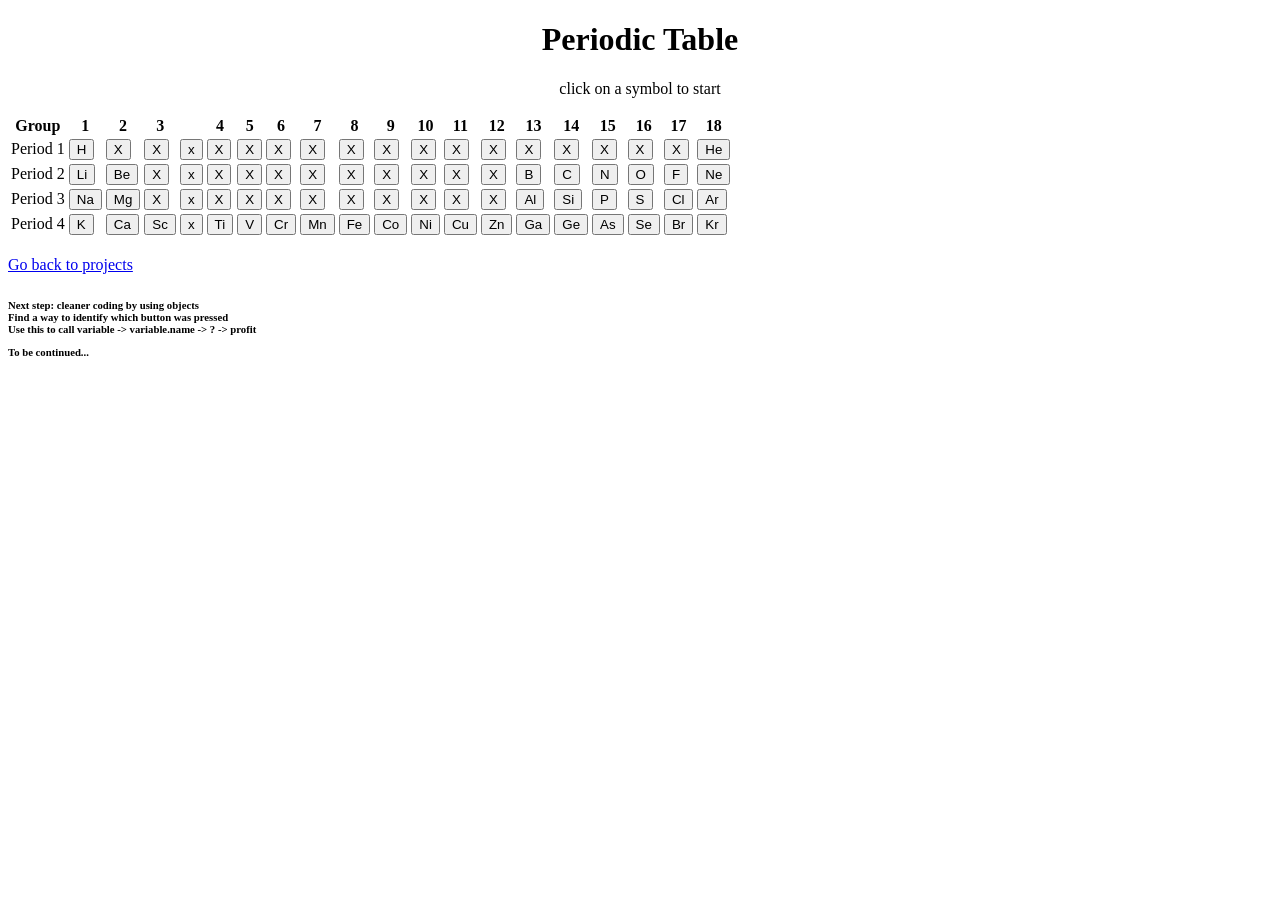
==== index.html @ 88547825 "Add files via upload" ====
<!doctype html>
<html>
 <head>
  <title>Periodic Table</title>
  <link rel="stylesheet" href="style.css">
 </head>
 <body>
   <center>
<h1>Periodic Table</h1>

<div id ="det" style="display:none">

<table id="featuredElement">
  <tr>
    <td id="num">num</td>
    <td id= "w">w</td>
  </tr>
  <tr>
    <td id="sym" colspan="2">sym</td>
  </tr>
  <tr>
    <td id="name" colspan="2">name</td>
  </tr>
  </table>
  </div>

<div id="type" style="display:none"></div>


<p id="details">click on a symbol to start</p>
</center>
<!-- header -->
<table>
  <tr>
    <th>Group</th>
    <th>1</th>
    <th>2</th>
    <th>3</th>
    <th></th>
    <th>4</th>
    <th>5</th>
    <th>6</th>
    <th>7</th>
    <th>8</th>
    <th>9</th>
    <th>10</th>
    <th>11</th>
    <th>12</th>
    <th>13</th>
    <th>14</th>
    <th>15</th>
    <th>16</th>
    <th>17</th>
    <th>18</th>
  </tr>
  <!-- Period 1-->
  <tr>
    <td>Period 1</td>
    <td>​<button id="nonmetal" onclick="showH()">H</button></td>
    <td><button id="empty1">X</button></td>
    <td><button id="empty1">X</button></td>
    <td><button id="empty2">x</button></td>
    <td><button id="empty1">X</button></td>
    <td><button id="empty1">X</button></td>
    <td><button id="empty1">X</button></td>
    <td><button id="empty1">X</button></td>
    <td><button id="empty1">X</button></td>
    <td><button id="empty1">X</button></td>
    <td><button id="empty1">X</button></td>
    <td><button id="empty1">X</button></td>
    <td><button id="empty1">X</button></td>
    <td><button id="empty1">X</button></td>
    <td><button id="empty1">X</button></td>
    <td><button id="empty1">X</button></td>
    <td><button id="empty1">X</button></td>
    <td><button id="empty1">X</button></td>
    <td>​<button id="noble" onclick="showHe()">He</button></td>
  </tr>
<!-- period 2-->
  <tr>
    <td>Period 2</td>
    <td><button id="alkali" onclick="showLi()">Li</button></td>
    <td>​<button id="alkaline" onclick="showBe()">Be</button></td>
    <td><button id="empty1">X</button></td>
    <td><button id="empty2">x</button></td>
    <td><button id="empty1">X</button></td>
    <td><button id="empty1">X</button></td>
    <td><button id="empty1">X</button></td>
    <td><button id="empty1">X</button></td>
    <td><button id="empty1">X</button></td>
    <td><button id="empty1">X</button></td>
    <td><button id="empty1">X</button></td>
    <td><button id="empty1">X</button></td>
    <td><button id="empty1">X</button></td>
    <td><button id="metalloid" onclick="showB()">B</button></td>
    <td>​<button id="nonmetal" onclick="showC()">C</button></td>
    <td>​<button id="nonmetal" onclick="showN()">N</button></td>
    <td>​<button id="nonmetal" onclick="showO()">O</button></td>
    <td>​<button id="nonmetal" onclick="showF()">F</button></td>
    <td><button id="noble" onclick="showNe()">Ne</button></td>
  </tr>
<!-- period 3 -->
  <tr>
    <td>Period 3</td>
    <td><button id="alkali" onclick="showNa()">Na</button></td>
    <td>​<button id="alkaline" onclick="showMg()">Mg</button></td>
    <td><button id="empty1">X</button></td>
    <td><button id="empty2">x</button></td>
    <td><button id="empty1">X</button></td>
    <td><button id="empty1">X</button></td>
    <td><button id="empty1">X</button></td>
    <td><button id="empty1">X</button></td>
    <td><button id="empty1">X</button></td>
    <td><button id="empty1">X</button></td>
    <td><button id="empty1">X</button></td>
    <td><button id="empty1">X</button></td>
    <td><button id="empty1">X</button></td>
    <td><button id="posttransition" onclick="showAl()">Al</button></td>
    <td>​<button id="metalloid" onclick="showSi()">Si</button></td>
    <td>​<button id="nonmetal" onclick="showP()">P</button></td>
    <td>​<button id="nonmetal" onclick="showS()">S</button></td>
    <td>​<button id="nonmetal" onclick="showCl()">Cl</button></td>
    <td><button id="noble" onclick="showAr()">Ar</button></td>
  </tr>
  <!-- period 4 -->
  <tr>
    <td>Period 4</td>
    <td><button id="alkali" onclick="showK()">K</button></td>
    <td>​<button id="alkaline" onclick="showCa()">Ca</button></td>
    <td><button id="transition" onclick="showSc()">Sc</button></td>
    <td><button id="empty2">x</button></td>
    <td><button id="transition" onclick="showTi()">Ti</button></td>
    <td><button id="transition" onclick="showV()">V</button></td>
    <td><button id="transition" onclick="showCr()">Cr</button></td>
    <td><button id="transition" onclick="showMn()">Mn</button></td>
    <td><button id="transition" onclick="showFe()">Fe</button></td>
    <td><button id="transition" onclick="showCo()">Co</button></td>
    <td><button id="transition" onclick="showNi()">Ni</button></td>
    <td><button id="transition" onclick="showCu()">Cu</button></td>
    <td><button id="posttransition" onclick="showZn()">Zn</button></td>
    <td><button id="posttransition" onclick="showGa()">Ga</button></td>
    <td>​<button id="metalloid" onclick="showGe()">Ge</button></td>
    <td>​<button id="metalloid" onclick="showAs()">As</button></td>
    <td>​<button id="nonmetal" onclick="showSe()">Se</button></td>
    <td>​<button id="nonmetal" onclick="showBr()">Br</button></td>
    <td><button id="noble" onclick="showKr()">Kr</button></td>


</table>
<br>
<a href="https://cyrnair.github.io/projects.html">Go back to projects</a>
<h6>
<p>Next step: cleaner coding by using objects <br>
Find a way to identify which button was pressed<br>
Use this to call variable -> variable.name -> ? -> profit
</p>
<p>To be continued...</p>
</h6>

  <script src="script.js"></script>
 </body>
</html>
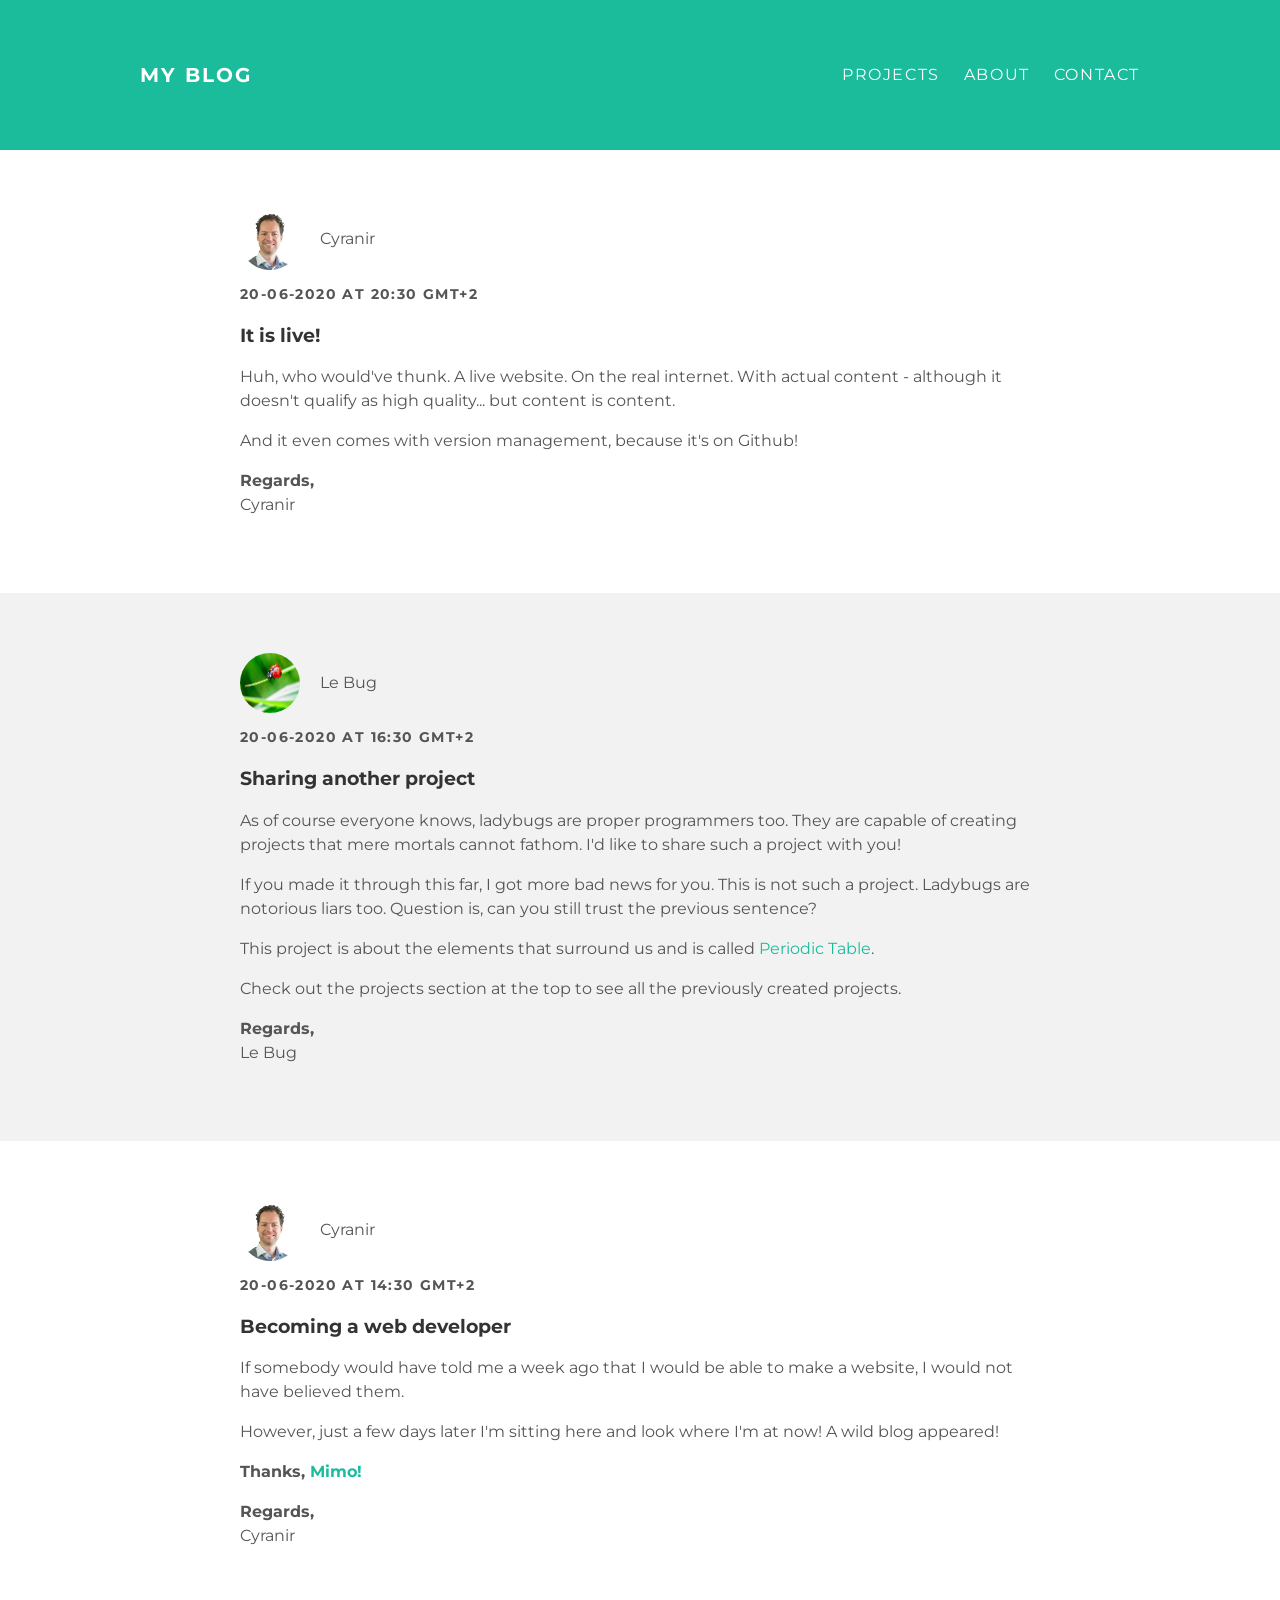
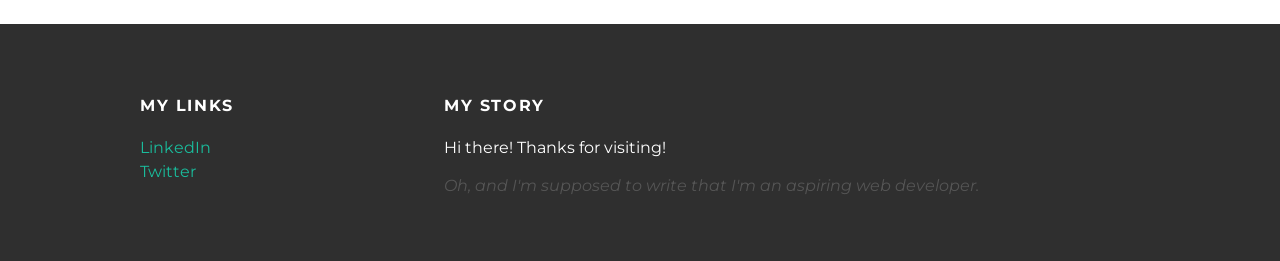
==== commit 0cbf4855: "Add files via upload" ====
--- a/index.html
+++ b/index.html
@@ -1,162 +1,92 @@
-<!doctype html>
+</<!DOCTYPE html>
 <html>
- <head>
-  <title>Periodic Table</title>
-  <link rel="stylesheet" href="style.css">
- </head>
- <body>
-   <center>
-<h1>Periodic Table</h1>
-
-<div id ="det" style="display:none">
-
-<table id="featuredElement">
-  <tr>
-    <td id="num">num</td>
-    <td id= "w">w</td>
-  </tr>
-  <tr>
-    <td id="sym" colspan="2">sym</td>
-  </tr>
-  <tr>
-    <td id="name" colspan="2">name</td>
-  </tr>
-  </table>
-  </div>
-
-<div id="type" style="display:none"></div>
+  <head>
+    <title>A Blog</title>
+    <link rel="stylesheet" href="styles.css">
+  </head>
+  <body>
+    <div id="header">
+      <div class="container">
+        <a id="header-title" href="index.html">My Blog</a>
+        <ul id="header-nav">
+          <li><a href="projects.html">Projects</a></li>
+          <li><a href="about.html">About</a></li>
+          <li><a href="mailto:notmyrealemail@example.com?subject=DevelopersDevelopersDevelopers">Contact</a></li>
+        </ul>
+      </div>
+    </div>
+    <div id="content">
 
 
-<p id="details">click on a symbol to start</p>
-</center>
-<!-- header -->
-<table>
-  <tr>
-    <th>Group</th>
-    <th>1</th>
-    <th>2</th>
-    <th>3</th>
-    <th></th>
-    <th>4</th>
-    <th>5</th>
-    <th>6</th>
-    <th>7</th>
-    <th>8</th>
-    <th>9</th>
-    <th>10</th>
-    <th>11</th>
-    <th>12</th>
-    <th>13</th>
-    <th>14</th>
-    <th>15</th>
-    <th>16</th>
-    <th>17</th>
-    <th>18</th>
-  </tr>
-  <!-- Period 1-->
-  <tr>
-    <td>Period 1</td>
-    <td>​<button id="nonmetal" onclick="showH()">H</button></td>
-    <td><button id="empty1">X</button></td>
-    <td><button id="empty1">X</button></td>
-    <td><button id="empty2">x</button></td>
-    <td><button id="empty1">X</button></td>
-    <td><button id="empty1">X</button></td>
-    <td><button id="empty1">X</button></td>
-    <td><button id="empty1">X</button></td>
-    <td><button id="empty1">X</button></td>
-    <td><button id="empty1">X</button></td>
-    <td><button id="empty1">X</button></td>
-    <td><button id="empty1">X</button></td>
-    <td><button id="empty1">X</button></td>
-    <td><button id="empty1">X</button></td>
-    <td><button id="empty1">X</button></td>
-    <td><button id="empty1">X</button></td>
-    <td><button id="empty1">X</button></td>
-    <td><button id="empty1">X</button></td>
-    <td>​<button id="noble" onclick="showHe()">He</button></td>
-  </tr>
-<!-- period 2-->
-  <tr>
-    <td>Period 2</td>
-    <td><button id="alkali" onclick="showLi()">Li</button></td>
-    <td>​<button id="alkaline" onclick="showBe()">Be</button></td>
-    <td><button id="empty1">X</button></td>
-    <td><button id="empty2">x</button></td>
-    <td><button id="empty1">X</button></td>
-    <td><button id="empty1">X</button></td>
-    <td><button id="empty1">X</button></td>
-    <td><button id="empty1">X</button></td>
-    <td><button id="empty1">X</button></td>
-    <td><button id="empty1">X</button></td>
-    <td><button id="empty1">X</button></td>
-    <td><button id="empty1">X</button></td>
-    <td><button id="empty1">X</button></td>
-    <td><button id="metalloid" onclick="showB()">B</button></td>
-    <td>​<button id="nonmetal" onclick="showC()">C</button></td>
-    <td>​<button id="nonmetal" onclick="showN()">N</button></td>
-    <td>​<button id="nonmetal" onclick="showO()">O</button></td>
-    <td>​<button id="nonmetal" onclick="showF()">F</button></td>
-    <td><button id="noble" onclick="showNe()">Ne</button></td>
-  </tr>
-<!-- period 3 -->
-  <tr>
-    <td>Period 3</td>
-    <td><button id="alkali" onclick="showNa()">Na</button></td>
-    <td>​<button id="alkaline" onclick="showMg()">Mg</button></td>
-    <td><button id="empty1">X</button></td>
-    <td><button id="empty2">x</button></td>
-    <td><button id="empty1">X</button></td>
-    <td><button id="empty1">X</button></td>
-    <td><button id="empty1">X</button></td>
-    <td><button id="empty1">X</button></td>
-    <td><button id="empty1">X</button></td>
-    <td><button id="empty1">X</button></td>
-    <td><button id="empty1">X</button></td>
-    <td><button id="empty1">X</button></td>
-    <td><button id="empty1">X</button></td>
-    <td><button id="posttransition" onclick="showAl()">Al</button></td>
-    <td>​<button id="metalloid" onclick="showSi()">Si</button></td>
-    <td>​<button id="nonmetal" onclick="showP()">P</button></td>
-    <td>​<button id="nonmetal" onclick="showS()">S</button></td>
-    <td>​<button id="nonmetal" onclick="showCl()">Cl</button></td>
-    <td><button id="noble" onclick="showAr()">Ar</button></td>
-  </tr>
-  <!-- period 4 -->
-  <tr>
-    <td>Period 4</td>
-    <td><button id="alkali" onclick="showK()">K</button></td>
-    <td>​<button id="alkaline" onclick="showCa()">Ca</button></td>
-    <td><button id="transition" onclick="showSc()">Sc</button></td>
-    <td><button id="empty2">x</button></td>
-    <td><button id="transition" onclick="showTi()">Ti</button></td>
-    <td><button id="transition" onclick="showV()">V</button></td>
-    <td><button id="transition" onclick="showCr()">Cr</button></td>
-    <td><button id="transition" onclick="showMn()">Mn</button></td>
-    <td><button id="transition" onclick="showFe()">Fe</button></td>
-    <td><button id="transition" onclick="showCo()">Co</button></td>
-    <td><button id="transition" onclick="showNi()">Ni</button></td>
-    <td><button id="transition" onclick="showCu()">Cu</button></td>
-    <td><button id="posttransition" onclick="showZn()">Zn</button></td>
-    <td><button id="posttransition" onclick="showGa()">Ga</button></td>
-    <td>​<button id="metalloid" onclick="showGe()">Ge</button></td>
-    <td>​<button id="metalloid" onclick="showAs()">As</button></td>
-    <td>​<button id="nonmetal" onclick="showSe()">Se</button></td>
-    <td>​<button id="nonmetal" onclick="showBr()">Br</button></td>
-    <td><button id="noble" onclick="showKr()">Kr</button></td>
+      <div class="post-container">
+        <div class="post">
+          <div class="post-author">
+            <img src="me.png" alt="Hello stranger">
+            <span>Cyranir</span>
+          </div>
+          <p class="post-date">20-06-2020 at 20:30 GMT+2</p>
+          <h3 class="post-title">It is live!</h3>
+          <div class="post-content">
+            <p>Huh, who would've thunk. A live website. On the real internet. With actual content - although it doesn't qualify as high quality... but content is content.</p>
+            <p>And it even comes with version management, because it's on Github!</p>
+            <p><strong>Regards,</strong><br>Cyranir</p>
+          </div>
+        </div>
+      </div>
 
 
-</table>
-<br>
-<a href="https://cyrnair.github.io/projects.html">Go back to projects</a>
-<h6>
-<p>Next step: cleaner coding by using objects <br>
-Find a way to identify which button was pressed<br>
-Use this to call variable -> variable.name -> ? -> profit
-</p>
-<p>To be continued...</p>
-</h6>
+      <div class="post-container">
+        <div class="post">
+          <div class="post-author">
+            <img src="bug.jpg" alt="Another co-author for this blog">
+            <span>Le Bug</span>
+          </div>
+          <p class="post-date">20-06-2020 at 16:30 GMT+2</p>
+          <h3 class="post-title">Sharing another project</h3>
+          <div class="post-content">
+            <p>As of course everyone knows, ladybugs are proper programmers too. They are capable of creating projects that mere mortals cannot fathom. I'd like to share such a project with you!</p>
+            <p>If you made it through this far, I got more bad news for you. This is not such a project. Ladybugs are notorious liars too. Question is, can you still trust the previous sentence? </p>
+            <p>This project is about the elements that surround us and is called <a href="/projects/periodictable/index.html">Periodic Table</a>.</p>
+            <p>Check out the projects section at the top to see all the previously created projects.</p>
+            <p><strong>Regards,</strong><br>Le Bug</p>
+          </div>
+        </div>
+      </div>
+      <div class="post-container">
+        <div class="post">
+          <div class="post-author">
+            <img src="me.png" alt="Hello stranger">
+            <span>Cyranir</span>
+          </div>
+          <p class="post-date">20-06-2020 at 14:30 GMT+2</p>
+          <h3 class="post-title">Becoming a web developer</h3>
+          <div class="post-content">
+            <p>If somebody would have told me a week ago that I would be able to make a website, I would not have believed them.</p>
+            <p>However, just a few days later I'm sitting here and look where I'm at now! A wild blog appeared!</p>
+            <p><strong>Thanks, <a href="https://getmimo.com">Mimo!</a></strong></p>
+            <p><strong>Regards,</strong><br>Cyranir</p>
+          </div>
+        </div>
+      </div>
+    </div>
+    <div id="footer">
+      <div class="container">
 
-  <script src="script.js"></script>
- </body>
+        <div class="column">
+          <h4>My Links</h4>
+          <p>
+            <a href="https://www.linkedin.com/in/jsferkamp/">LinkedIn</a>
+            <br>
+            <a href="https://twitter.com/erkampj">Twitter</a>
+          </p>
+        </div>
+
+        <div class="column">
+          <h4>My Story</h4>
+          <p>Hi there! Thanks for visiting! <p></p><em>Oh, and I'm supposed to write that I'm an aspiring web developer.</em></p>
+        </div>
+
+      </div>
+    </div>
+  </body>
 </html>
--- a/styles.css
+++ b/styles.css
@@ -0,0 +1,124 @@
+@import url(http://fonts.googleapis.com/css?family=Montserrat:400,700);
+
+body {
+  color: #555;
+  margin: 0;
+  font-family: 'Montserrat', sans-serif;
+}
+
+a {
+  color: #1abc9c;
+  text-decoration: none;
+}
+
+a:hover {
+  color: #f6a623;
+}
+
+h1, h2, h3, h4 {
+  color: #333;
+}
+
+p {
+  line-height: 1.5;
+}
+
+#header {
+  background-color: #1abc9c;
+  height: 150px;
+  line-height: 150px;
+}
+
+#header a {
+  color: white;
+  text-decoration: none;
+  text-transform: uppercase;
+  letter-spacing: 0.1em;
+}
+
+#header a:hover {
+  color: #222;
+}
+
+#header-title {
+  display: block;
+  float: left;
+  font-size: 20px;
+  font-weight: bold;
+}
+
+#header-nav {
+  display: block;
+  float: right;
+  margin-top: 0;
+}
+
+#header-nav li {
+  display: inline;
+  padding-left: 20px;
+}
+
+.about {
+  text-align: center;
+}
+
+.container {
+  max-width: 1000px;
+  margin: 0 auto;
+}
+
+.post-container:nth-child(even) {
+  background-color: #f2f2f2;
+}
+
+.post, .about {
+  max-width: 800px;
+  margin: 0 auto;
+  padding: 60px 0;
+}
+
+.post-author img,
+.about-author img {
+  width: 60px;
+  height: 60px;
+  vertical-align: middle;
+  border-radius: 50%;
+}
+
+.about-author img {
+  width: 250px;
+  height: 250px;
+}
+
+.post-author span {
+  margin-left: 16px;
+}
+
+.post-date {
+  color: #d2de2d2;
+  font-size: 14px;
+  font-weight: bold;
+  text-transform: uppercase;
+  letter-spacing: 0.1em;
+}
+
+#footer {
+  background-color: #2f2f2f;
+  padding: 50px 0;
+}
+
+#footer h4 {
+  color: white;
+  text-transform: uppercase;
+  letter-spacing: 0.1em;
+}
+
+#footer p {
+  color: white;
+}
+
+.column {
+  min-width: 300px;
+  display: inline-block;
+  vertical-align: top;
+}
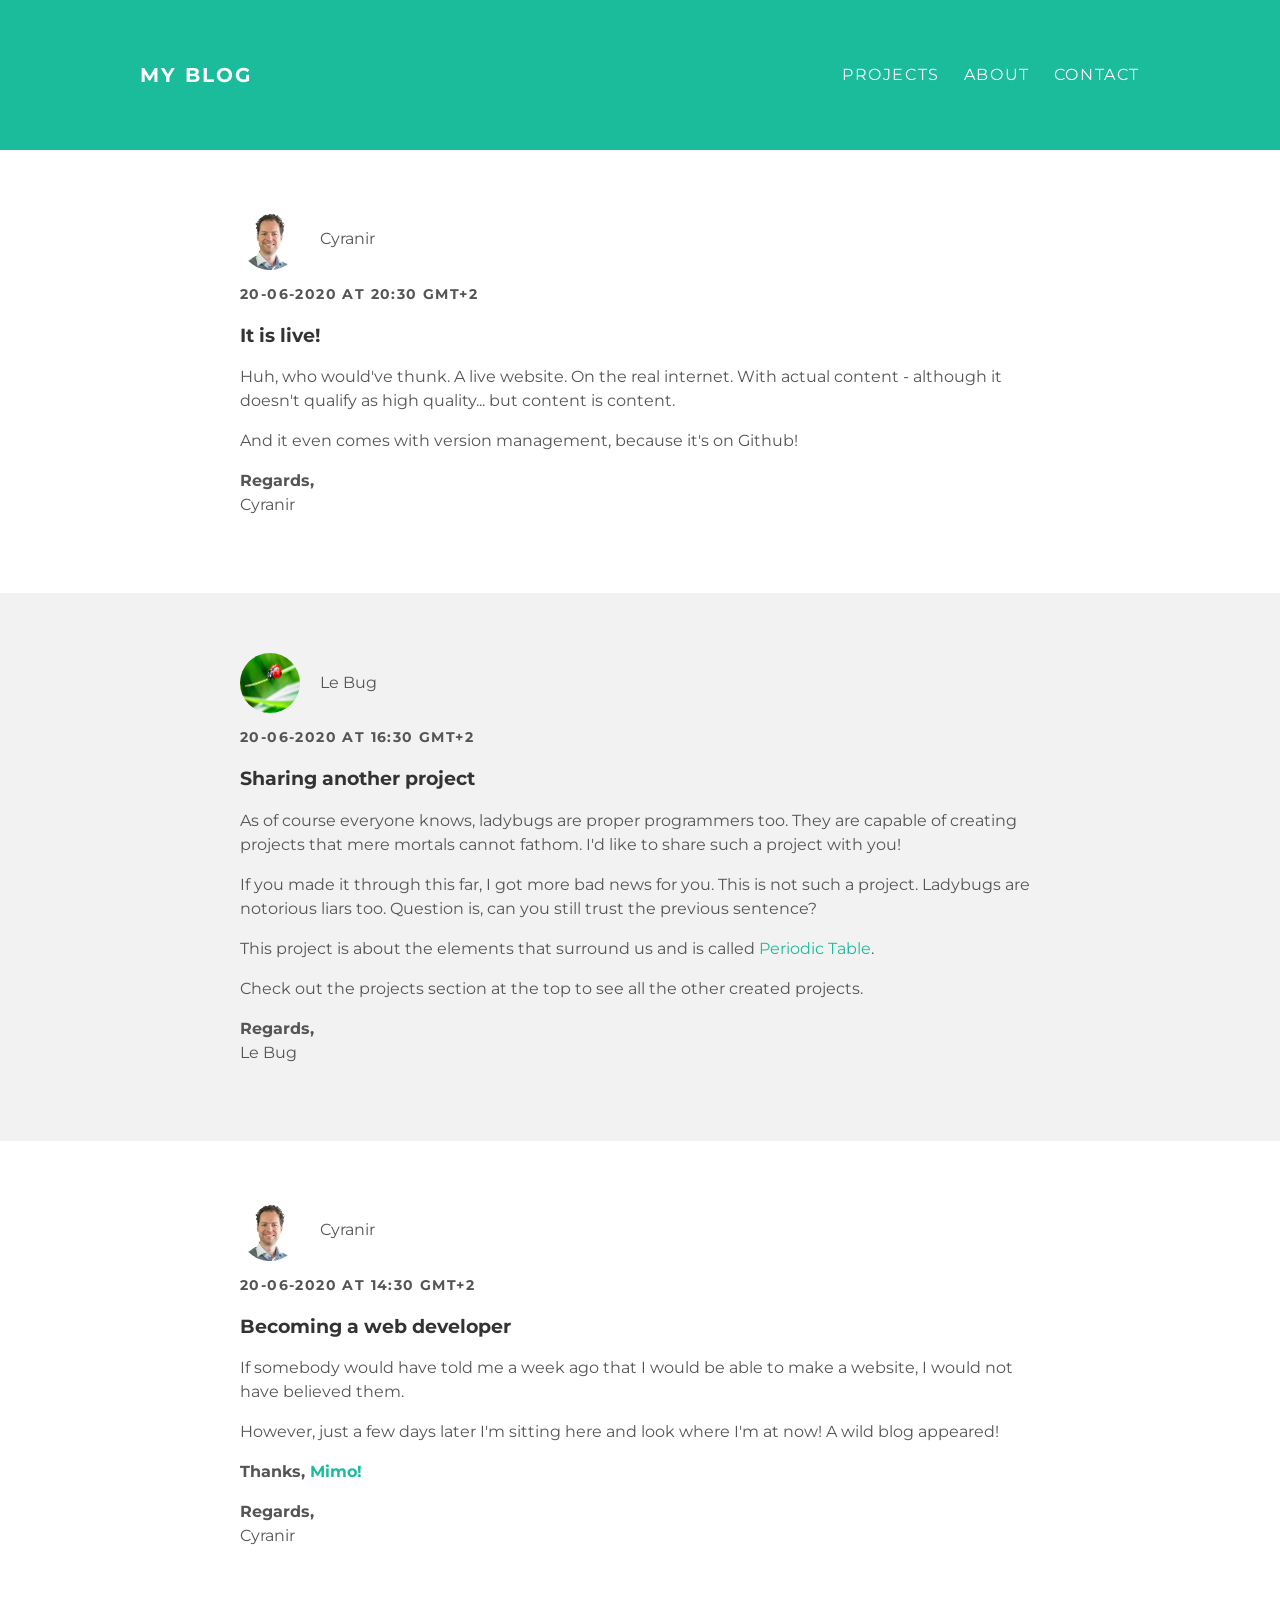
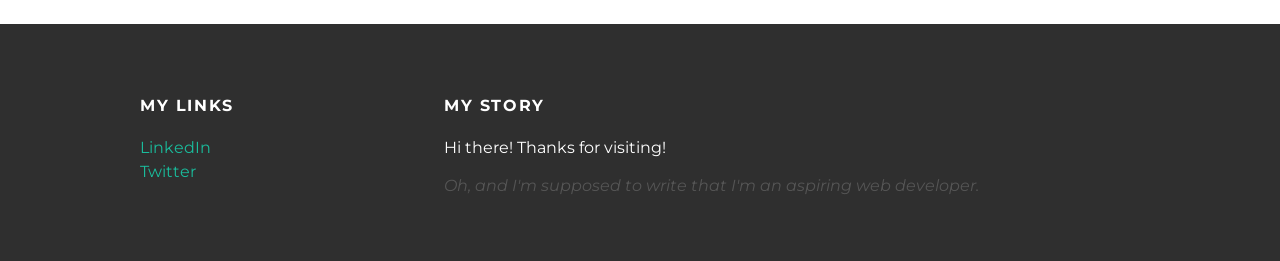
==== commit 5d38e4ab: "Add files via upload" ====
--- a/index.html
+++ b/index.html
@@ -47,7 +47,7 @@
             <p>As of course everyone knows, ladybugs are proper programmers too. They are capable of creating projects that mere mortals cannot fathom. I'd like to share such a project with you!</p>
             <p>If you made it through this far, I got more bad news for you. This is not such a project. Ladybugs are notorious liars too. Question is, can you still trust the previous sentence? </p>
             <p>This project is about the elements that surround us and is called <a href="/projects/periodictable/index.html">Periodic Table</a>.</p>
-            <p>Check out the projects section at the top to see all the previously created projects.</p>
+            <p>Check out the projects section at the top to see all the other created projects.</p>
             <p><strong>Regards,</strong><br>Le Bug</p>
           </div>
         </div>
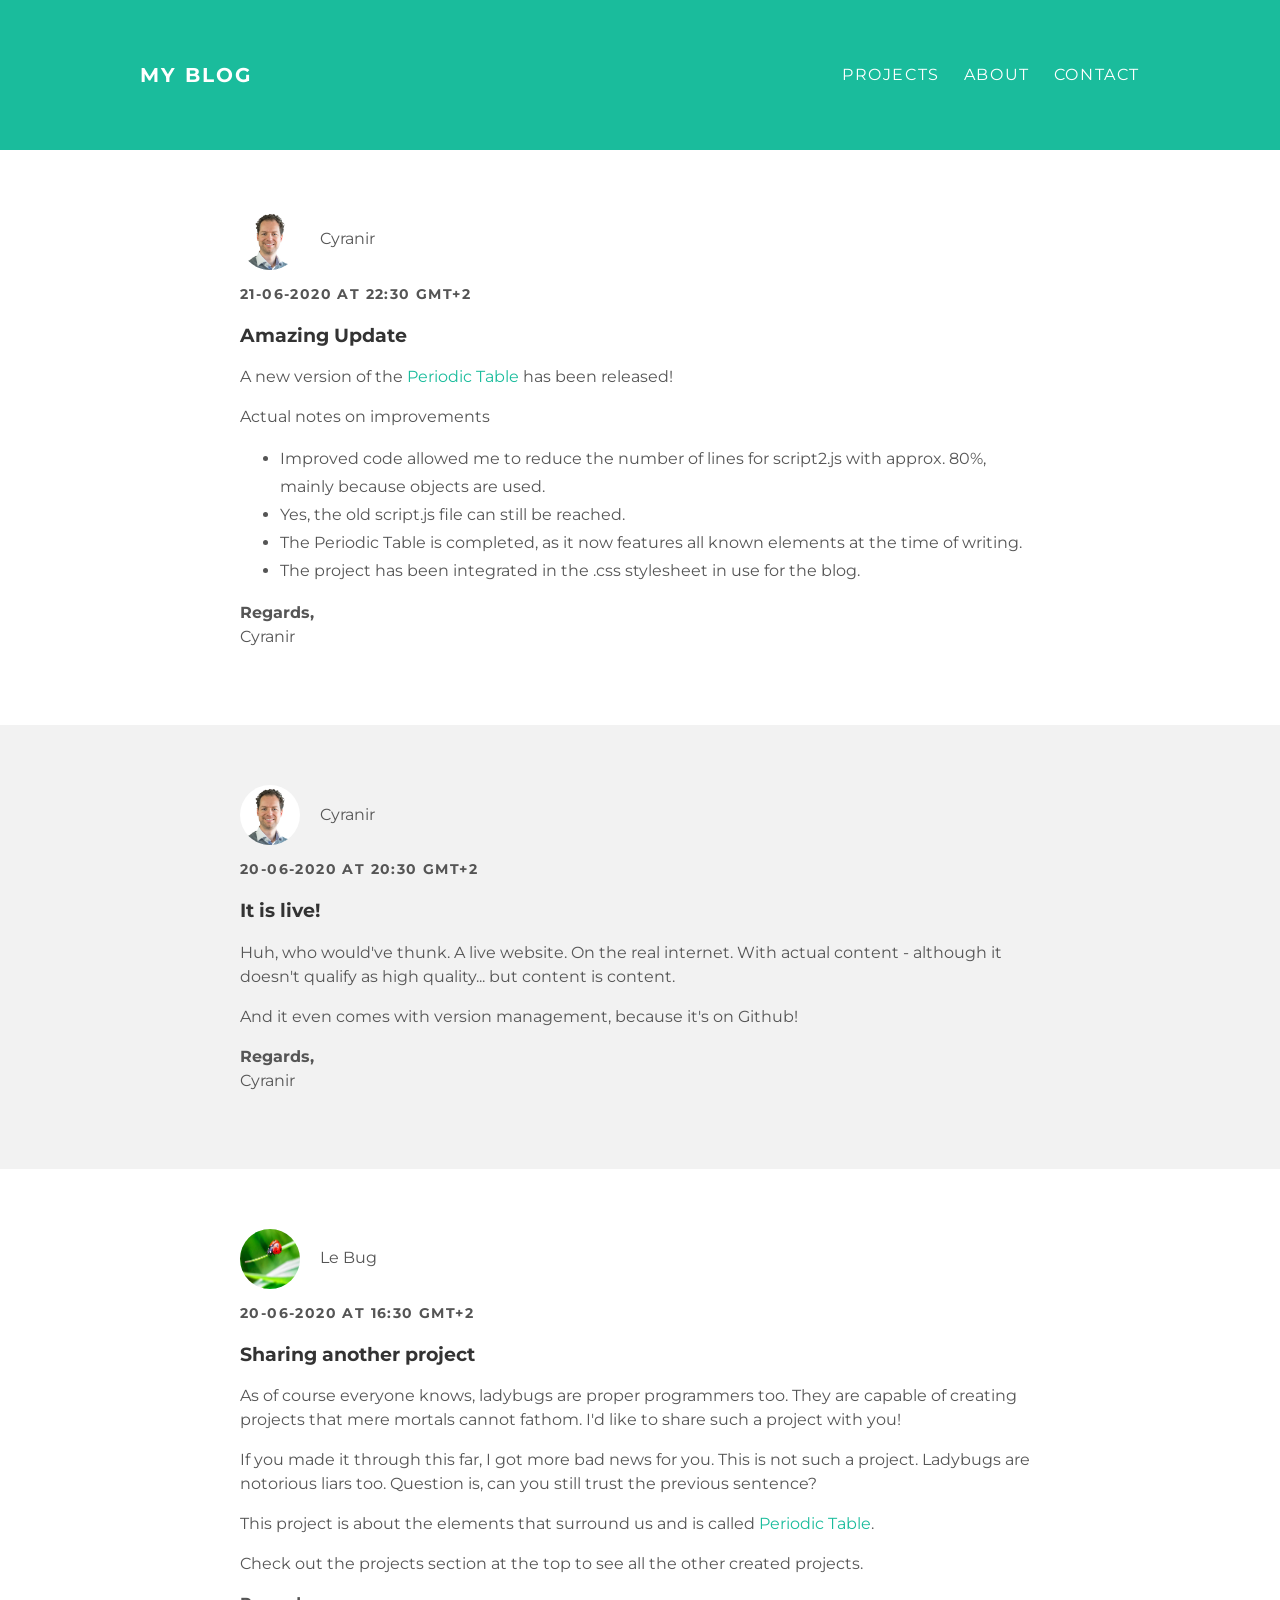
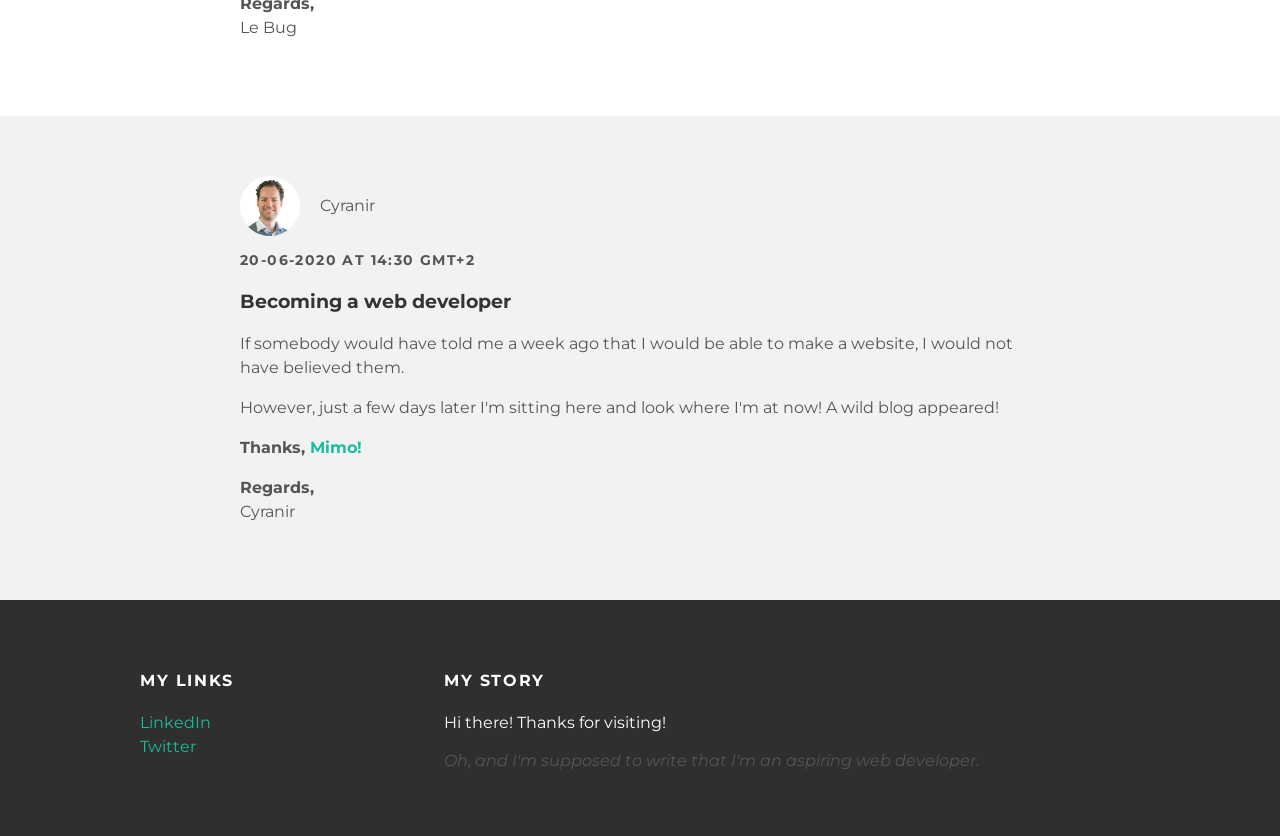
==== commit 4e21dc25: "Add files via upload" ====
--- a/index.html
+++ b/index.html
@@ -16,6 +16,28 @@
       </div>
     </div>
     <div id="content">
+
+      <div class="post-container">
+        <div class="post">
+          <div class="post-author">
+            <img src="me.png" alt="Hello stranger">
+            <span>Cyranir</span>
+          </div>
+          <p class="post-date">21-06-2020 at 22:30 GMT+2</p>
+          <h3 class="post-title">Amazing Update</h3>
+          <div class="post-content">
+            <p>A new version of the <a href="/projects/periodictable/index.html">Periodic Table</a> has been released!</p>
+            <p>Actual notes on improvements</p>
+            <ul>
+              <li>Improved code allowed me to reduce the number of lines for script2.js with approx. 80%, mainly because objects are used.</li>
+              <li>Yes, the old script.js file can still be reached.</li>
+              <li>The Periodic Table is completed, as it now features all known elements at the time of writing.</li>
+              <li>The project has been integrated in the .css stylesheet in use for the blog.</li>
+            </ul>
+            <p><strong>Regards,</strong><br>Cyranir</p>
+          </div>
+        </div>
+      </div>
 
 
       <div class="post-container">
--- a/styles.css
+++ b/styles.css
@@ -1,4 +1,4 @@
-@import url(http://fonts.googleapis.com/css?family=Montserrat:400,700);
+@import url(https://fonts.googleapis.com/css?family=Montserrat:400,700);
 
 body {
   color: #555;
@@ -15,12 +15,16 @@
   color: #f6a623;
 }
 
-h1, h2, h3, h4 {
+h1, h2, h3, h4, h5, h6 {
   color: #333;
 }
 
 p {
   line-height: 1.5;
+}
+
+li {
+  line-height: 1.75;
 }
 
 #header {
@@ -122,3 +126,98 @@
   display: inline-block;
   vertical-align: top;
 }
+
+#hiddentext {
+  color: white;
+}
+
+/* stuff for projects*/
+table {
+  font-family: Calibri, sans-serif;
+}
+
+button {
+border: none;
+border-radius: 0.5vw;
+width: 4vw;
+height: 4vw;
+display: inline-block;
+}
+
+#featuredElement{
+ width: 12vw;
+ border-radius: 0.8vw;
+ float: left;
+ margin: 0 4vw 1vw 10vw;
+}
+
+#details {
+  max-width: 90vw;
+  text-align: left;
+}
+
+#periodicTable {
+  clear: both;
+}
+
+#num {
+  font-size: 1vw;
+  padding-left: 1vw;
+}
+
+#w {
+  font-size: 1vw;
+  text-align: right;
+  padding-right: 1vw;
+  }
+
+#sym {
+  font-size: 6vw;
+  text-align: center;
+}
+
+#name {
+  font-size: 2vw;
+  text-align: center;
+  padding-bottom: 1vw;
+}
+
+.alkali {
+  background-color: lightcoral;
+}
+
+.alkaline {
+  background-color: burlywood;
+}
+
+.nonmetal {
+  background-color: rgb(255, 255, 128);
+}
+
+.noble {
+  background-color: lightskyblue;
+}
+
+.metalloid {
+  background-color: rgb(254, 216, 177);
+}
+
+.posttransition {
+  background-color: lightgrey;
+}
+
+.transition {
+  background-color: pink;
+}
+
+.lanthanide {
+  background-color: thistle;
+}
+
+.actinide {
+  background-color: plum;
+}
+
+.unknown {
+  background-color: whitesmoke;
+}
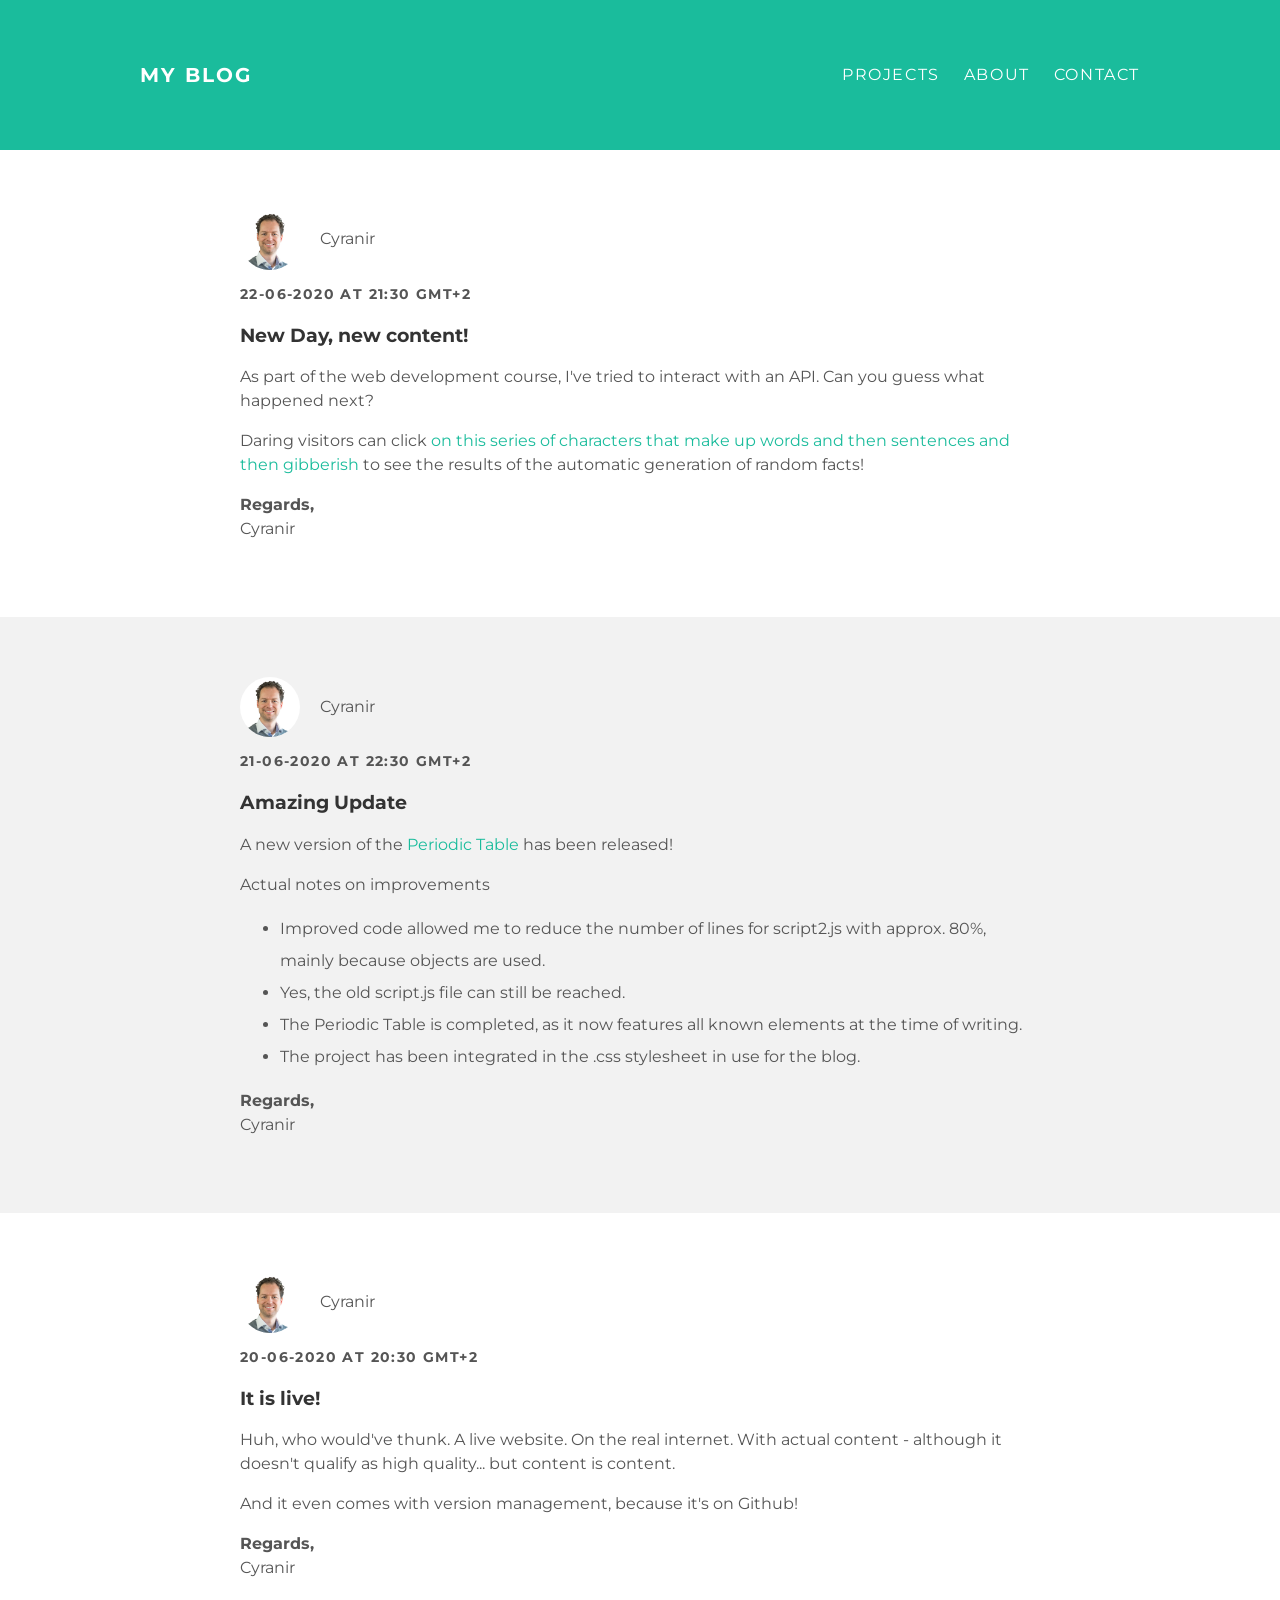
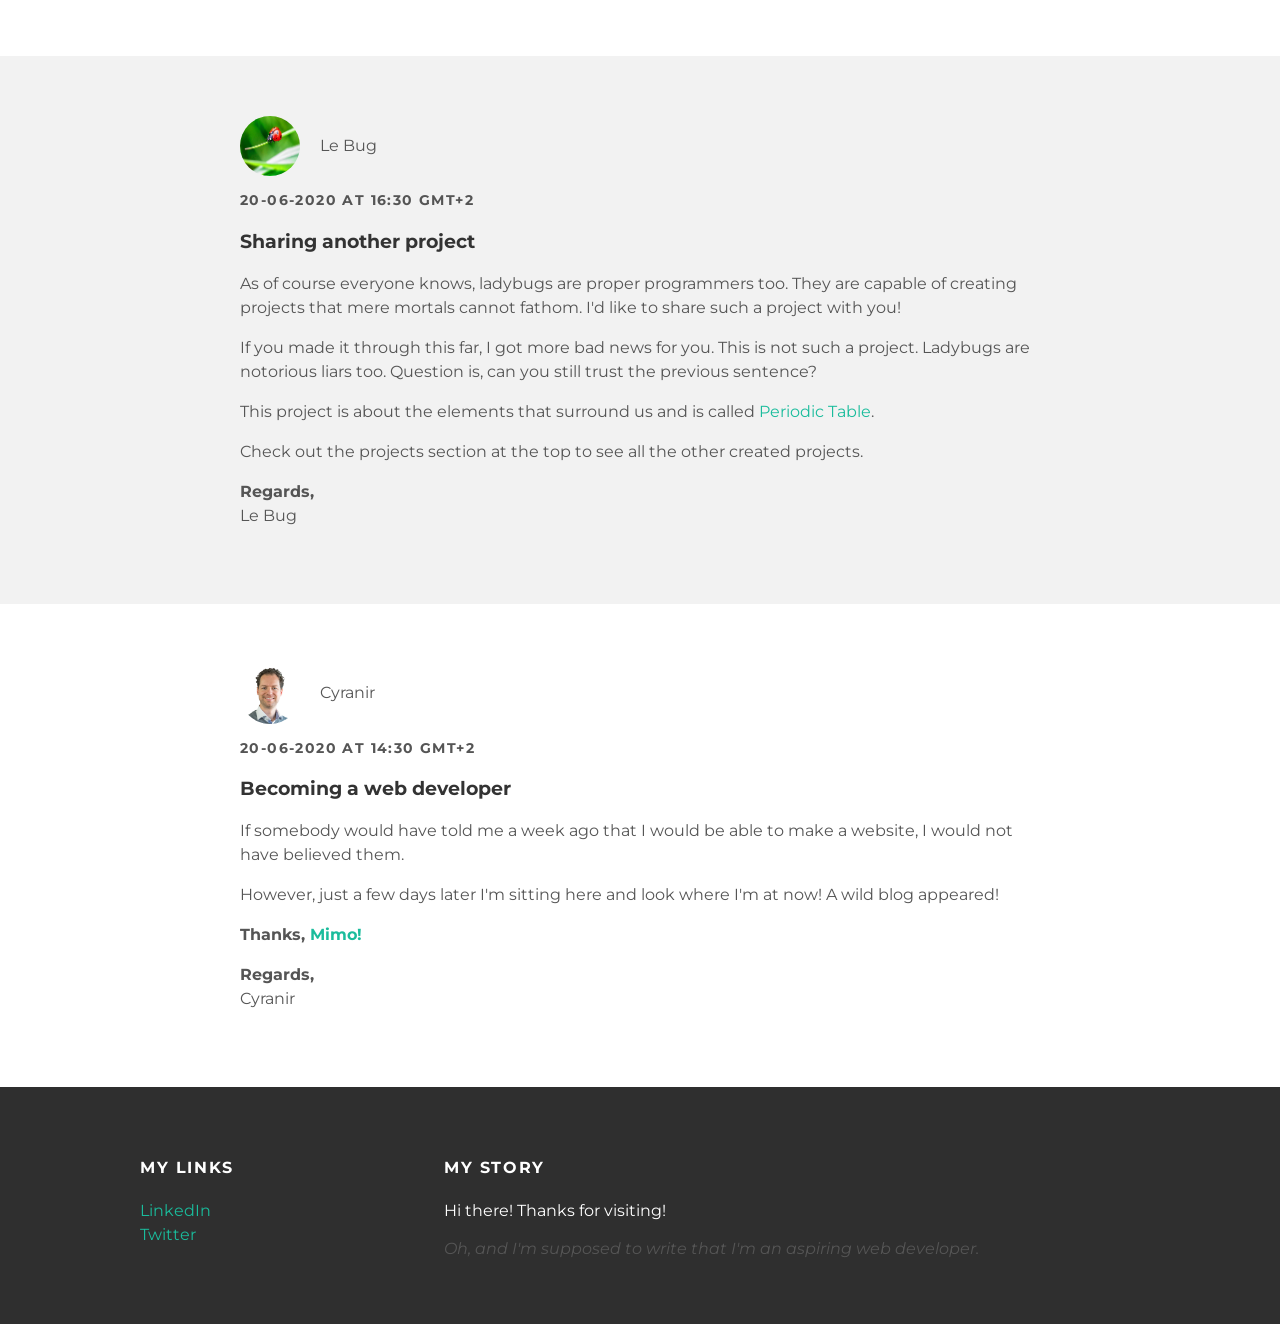
==== commit a298e8b8: "Add files via upload" ====
--- a/index.html
+++ b/index.html
@@ -16,6 +16,23 @@
       </div>
     </div>
     <div id="content">
+
+      <div class="post-container">
+        <div class="post">
+          <div class="post-author">
+            <img src="me.png" alt="Hello stranger">
+            <span>Cyranir</span>
+          </div>
+          <p class="post-date">22-06-2020 at 21:30 GMT+2</p>
+          <h3 class="post-title">New Day, new content!</h3>
+          <div class="post-content">
+            <p>As part of the web development course, I've tried to interact with an API. Can you guess what happened next?</p>
+            <p>Daring visitors can click <a href="/projects/randomfacts/index.html">on this series of characters that make up words and then sentences and then gibberish</a> to see the results of the automatic generation of random facts!</p>
+            <p><strong>Regards,</strong><br>Cyranir</p>
+          </div>
+        </div>
+      </div>
+
 
       <div class="post-container">
         <div class="post">
--- a/styles.css
+++ b/styles.css
@@ -24,7 +24,7 @@
 }
 
 li {
-  line-height: 1.75;
+  line-height: 2;
 }
 
 #header {
@@ -137,11 +137,16 @@
 }
 
 button {
-border: none;
-border-radius: 0.5vw;
-width: 4vw;
-height: 4vw;
-display: inline-block;
+  border: none;
+  border-radius: 0.5vw;
+  width: 4vw;
+  height: 4vw;
+  display: inline-block;
+}
+
+#newrandomfact {
+  width: 250px;
+  height: 50px;
 }
 
 #featuredElement{
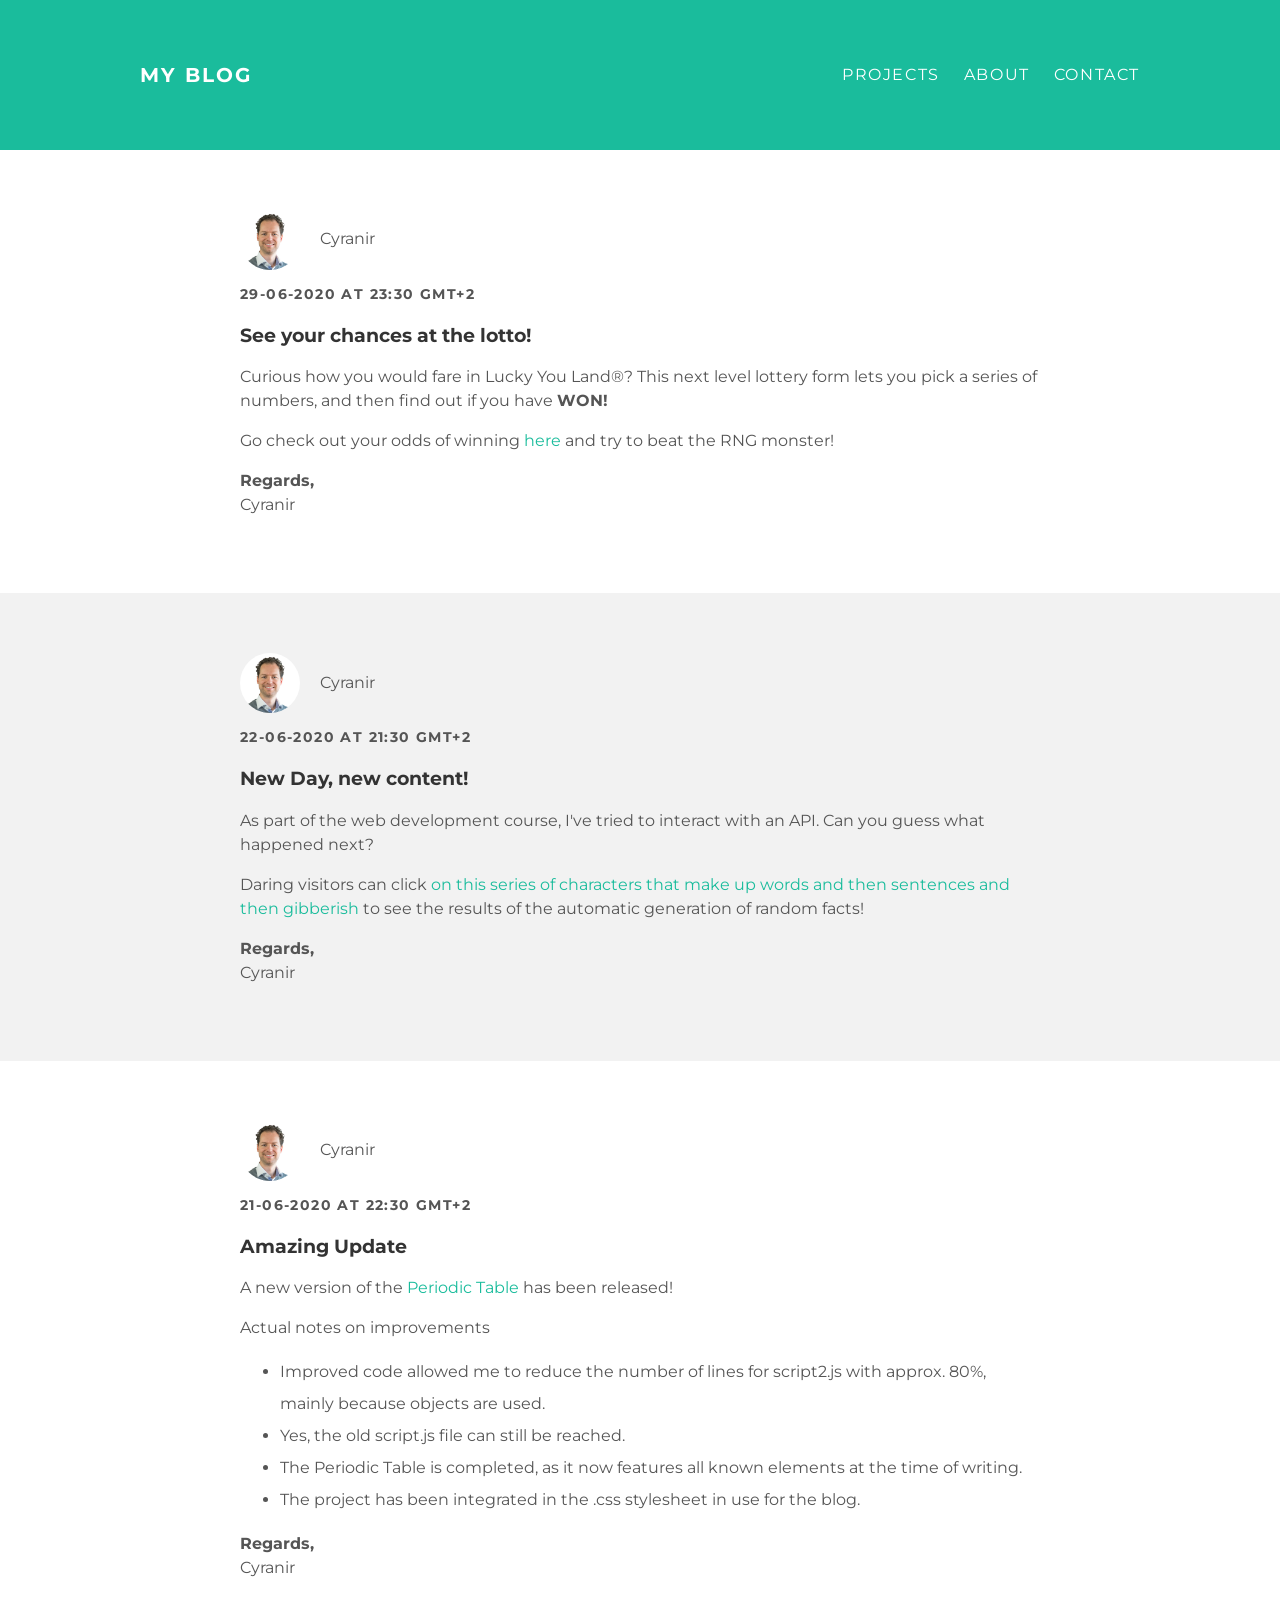
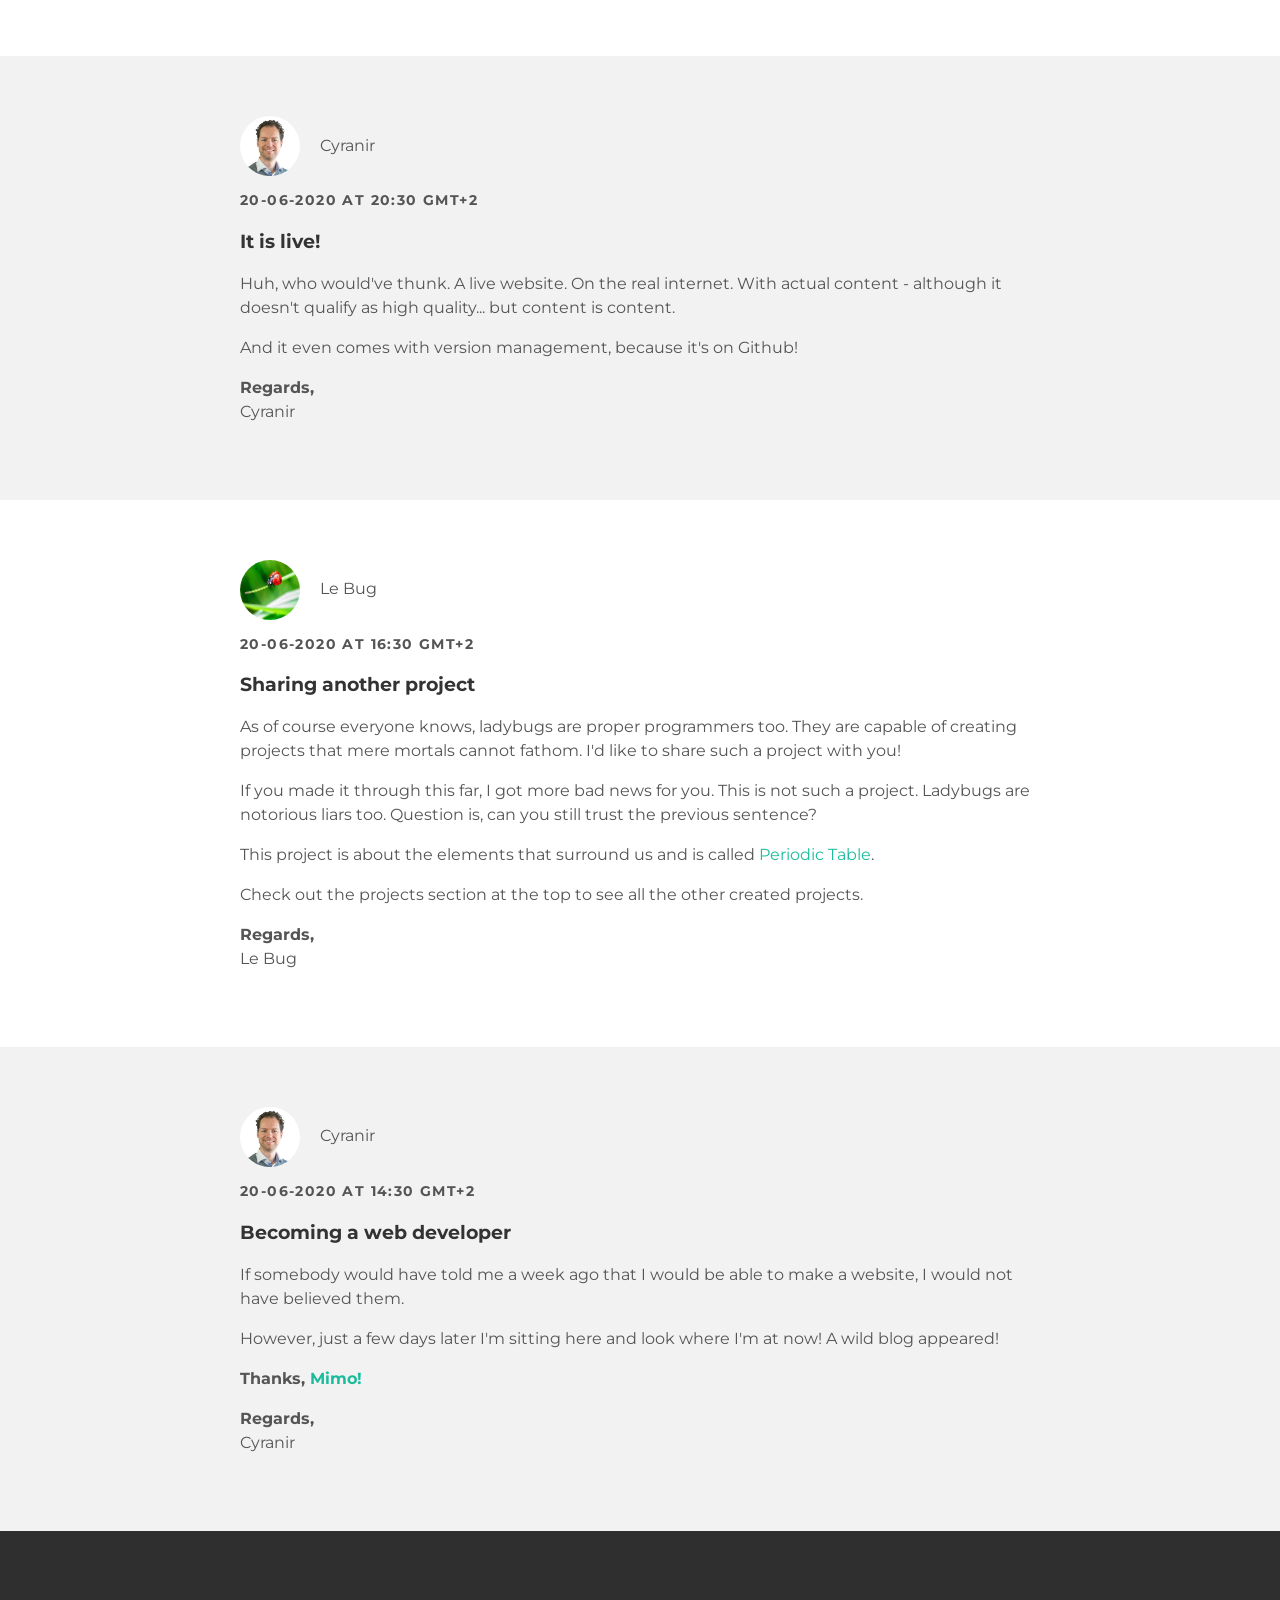
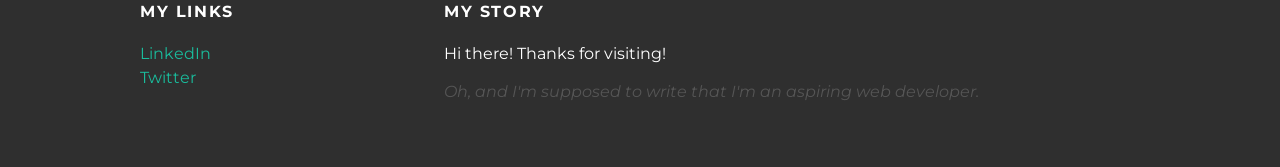
==== commit 8b4b6725: "Add files via upload" ====
--- a/index.html
+++ b/index.html
@@ -1,7 +1,7 @@
 </<!DOCTYPE html>
 <html>
   <head>
-    <title>A Blog</title>
+    <title>A Blog By Cyranir</title>
     <link rel="stylesheet" href="styles.css">
   </head>
   <body>
@@ -16,6 +16,22 @@
       </div>
     </div>
     <div id="content">
+
+      <div class="post-container">
+        <div class="post">
+          <div class="post-author">
+            <img src="me.png" alt="Hello stranger">
+            <span>Cyranir</span>
+          </div>
+          <p class="post-date">29-06-2020 at 23:30 GMT+2</p>
+          <h3 class="post-title">See your chances at the lotto!</h3>
+          <div class="post-content">
+            <p>Curious how you would fare in Lucky You Land®? This next level lottery form lets you pick a series of numbers, and then find out if you have <strong>WON!</strong></p>
+            <p>Go check out your odds of winning <a href="/projects/lottery/index.html">here</a> and try to beat the RNG monster!</p>
+            <p><strong>Regards,</strong><br>Cyranir</p>
+          </div>
+        </div>
+      </div>
 
       <div class="post-container">
         <div class="post">
--- a/styles.css
+++ b/styles.css
@@ -226,3 +226,25 @@
 .unknown {
   background-color: whitesmoke;
 }
+
+#bouncyball {
+  height: 10vw;
+  width: 10vw;
+  position: absolute;
+  background-color: red;
+  border-radius: 50%;
+  display: inline-block;
+}
+
+.luckyinput {
+  max-width: 40px;
+}
+
+#raffle {
+  width: 20vw;
+  background-color: #1abc9c;
+}
+
+.calculatingLuck {
+  font-size: 2px;
+}
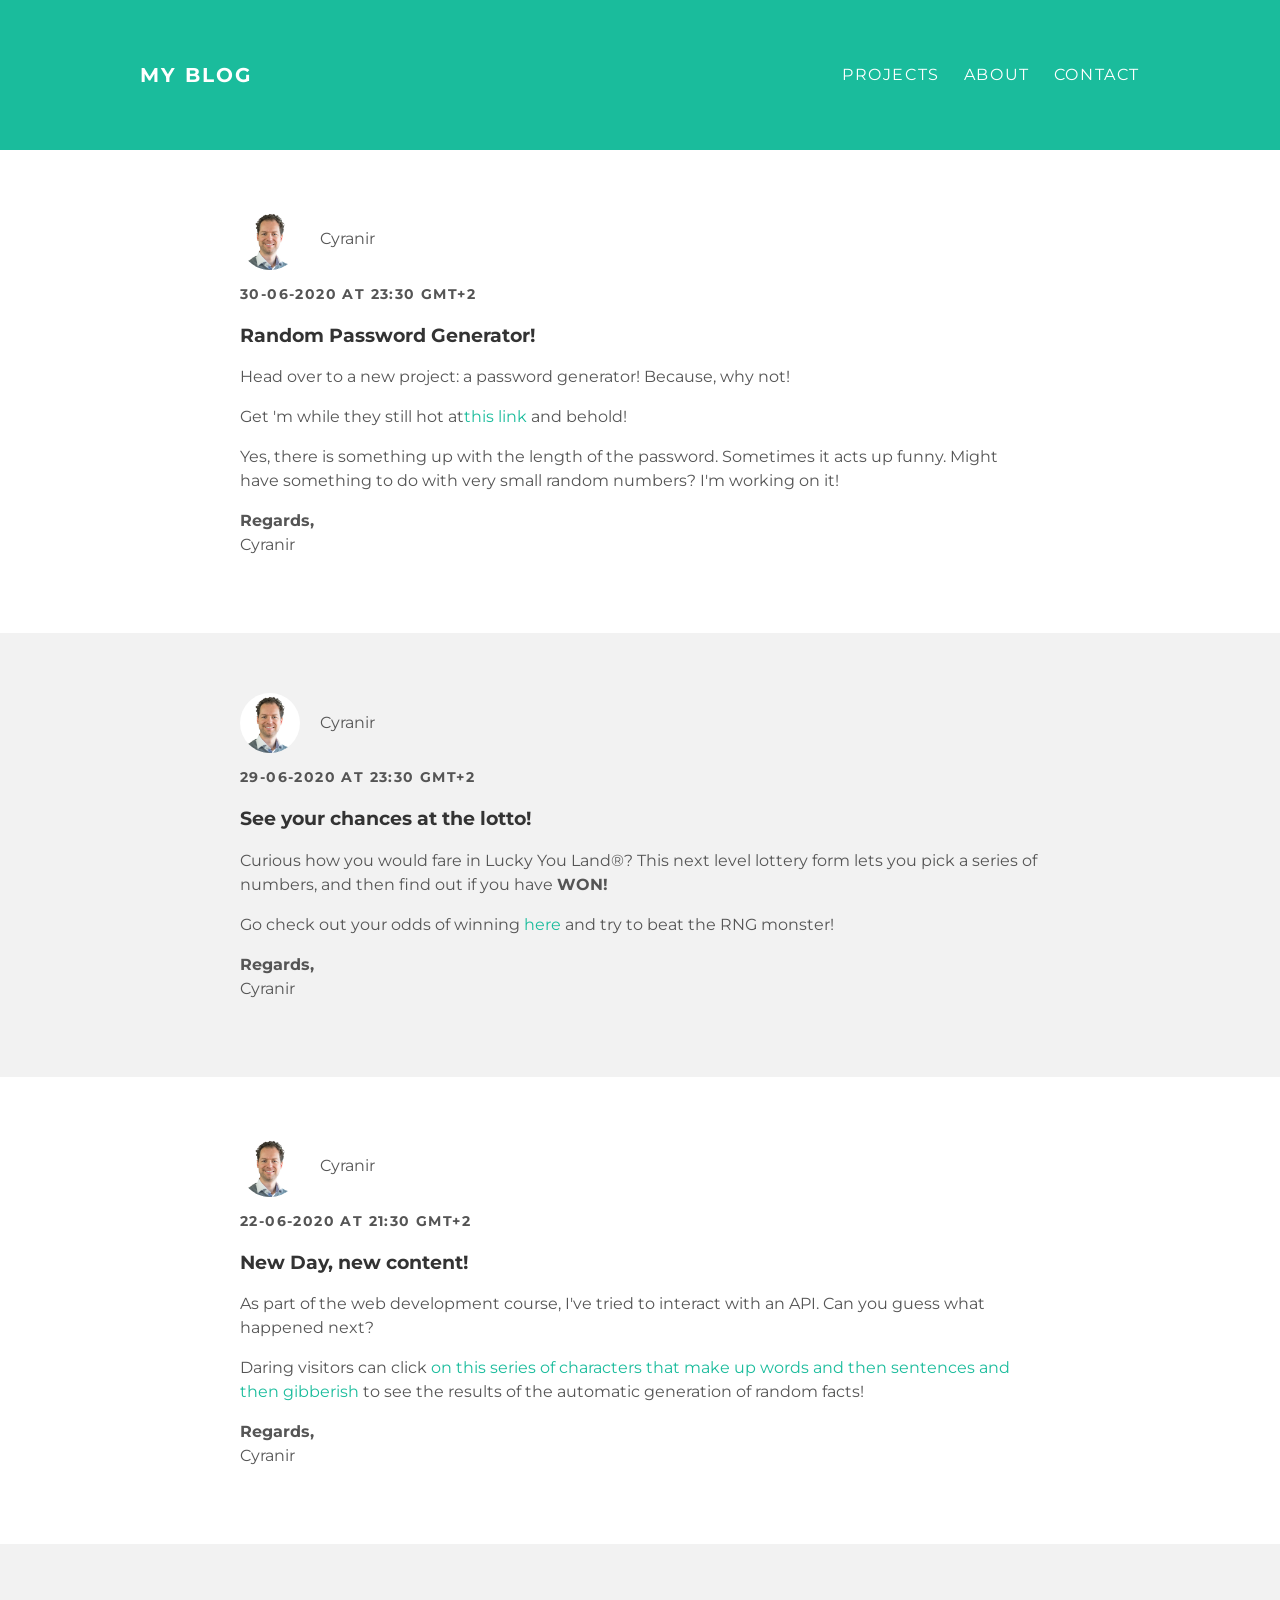
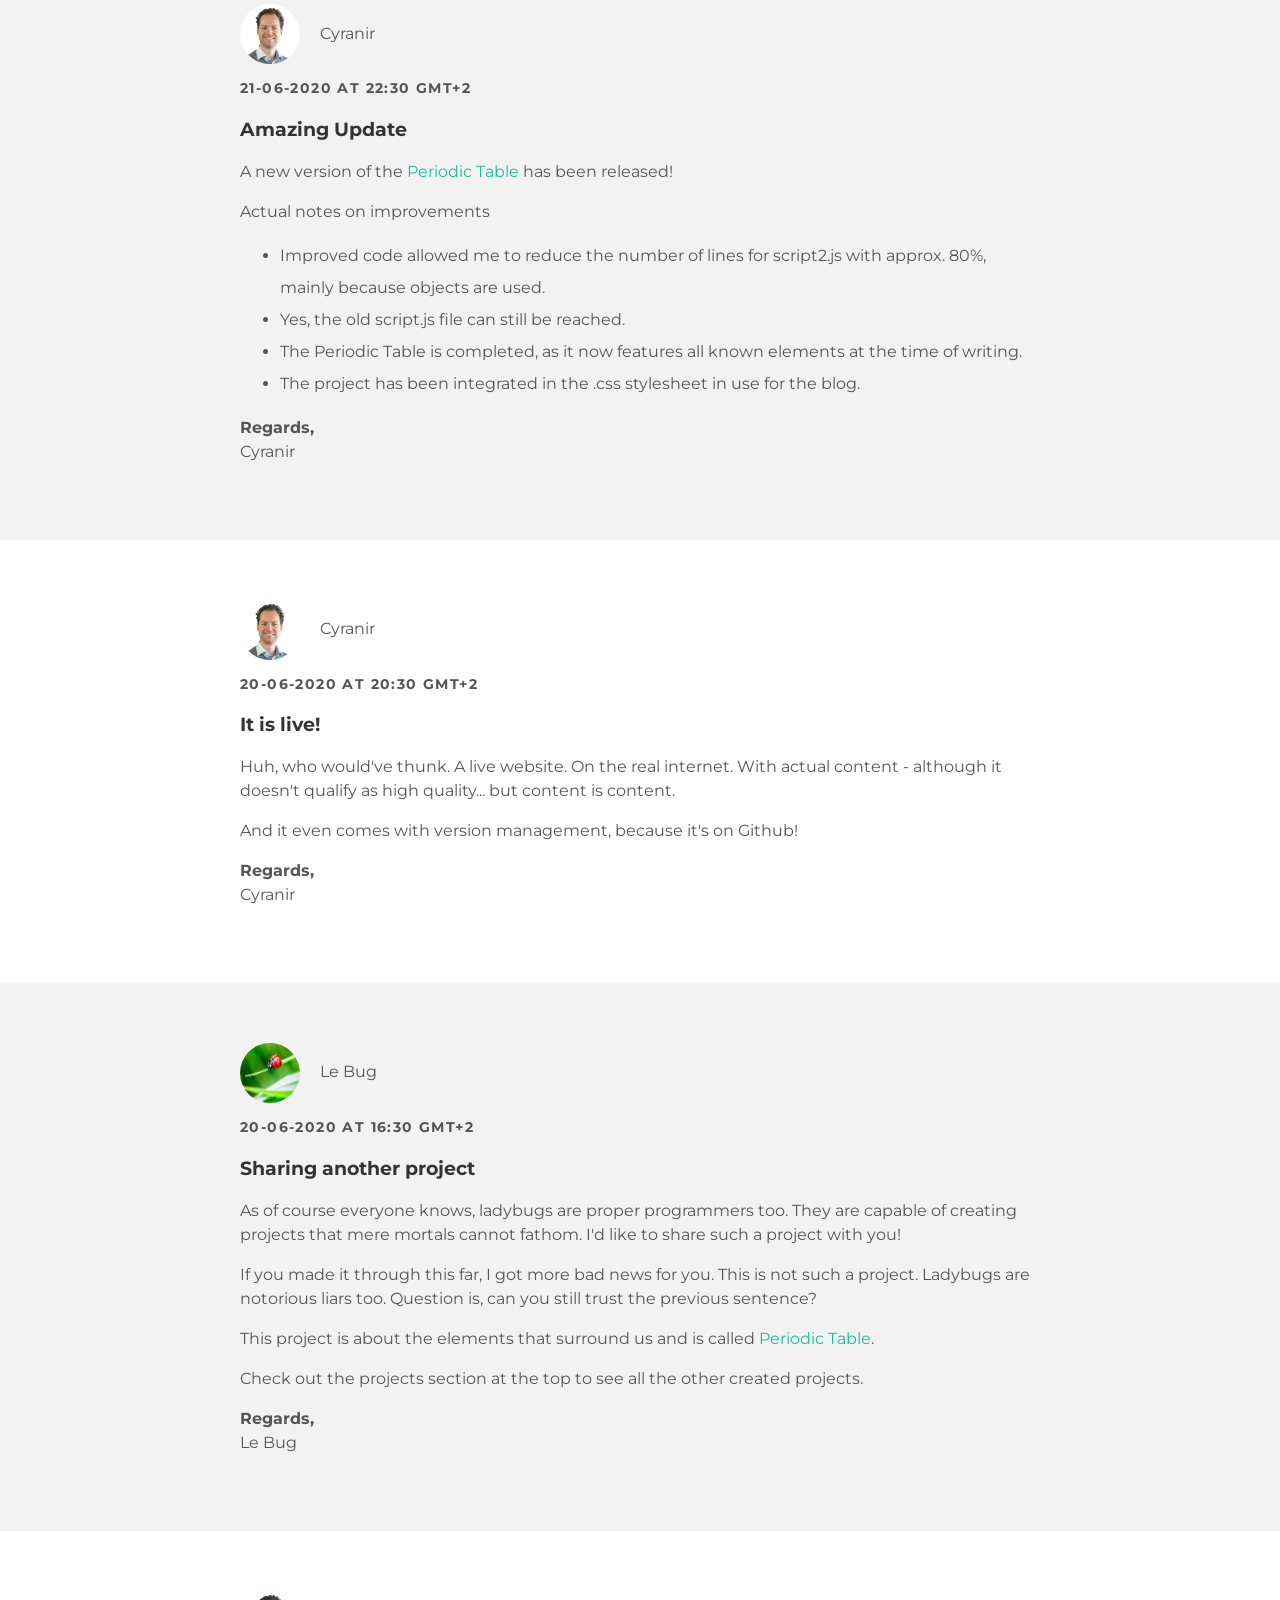
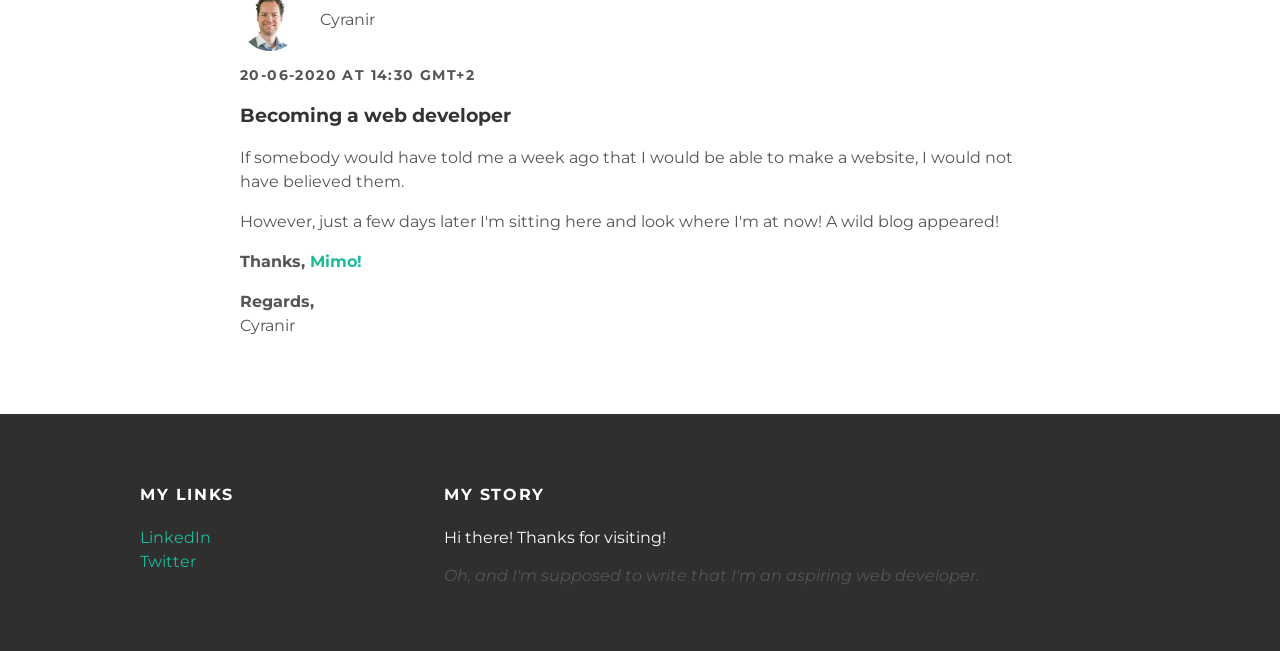
==== commit daee83b2: "Add files via upload" ====
--- a/index.html
+++ b/index.html
@@ -23,11 +23,28 @@
             <img src="me.png" alt="Hello stranger">
             <span>Cyranir</span>
           </div>
+          <p class="post-date">30-06-2020 at 23:30 GMT+2</p>
+          <h3 class="post-title">Random Password Generator!</h3>
+          <div class="post-content">
+            <p>Head over to a new project: a password generator! Because, why not!</p>
+            <p>Get 'm while they still hot at<a href="/projects/passwordgenerator/index.html">this link</a> and behold!</p>
+            <p>Yes, there is something up with the length of the password. Sometimes it acts up funny. Might have something to do with very small random numbers? I'm working on it!</p>
+            <p><strong>Regards,</strong><br>Cyranir</p>
+          </div>
+        </div>
+      </div>
+
+      <div class="post-container">
+        <div class="post">
+          <div class="post-author">
+            <img src="me.png" alt="Hello stranger">
+            <span>Cyranir</span>
+          </div>
           <p class="post-date">29-06-2020 at 23:30 GMT+2</p>
           <h3 class="post-title">See your chances at the lotto!</h3>
           <div class="post-content">
             <p>Curious how you would fare in Lucky You Land®? This next level lottery form lets you pick a series of numbers, and then find out if you have <strong>WON!</strong></p>
-            <p>Go check out your odds of winning <a href="/projects/lottery/index.html">here</a> and try to beat the RNG monster!</p>
+            <p>Go check out your odds of winning <a href="/projects/lotto/index.html">here</a> and try to beat the RNG monster!</p>
             <p><strong>Regards,</strong><br>Cyranir</p>
           </div>
         </div>
--- a/styles.css
+++ b/styles.css
@@ -240,11 +240,7 @@
   max-width: 40px;
 }
 
-#raffle {
-  width: 20vw;
+#raffle, #generate {
+  width: 300px;
   background-color: #1abc9c;
 }
-
-.calculatingLuck {
-  font-size: 2px;
-}
